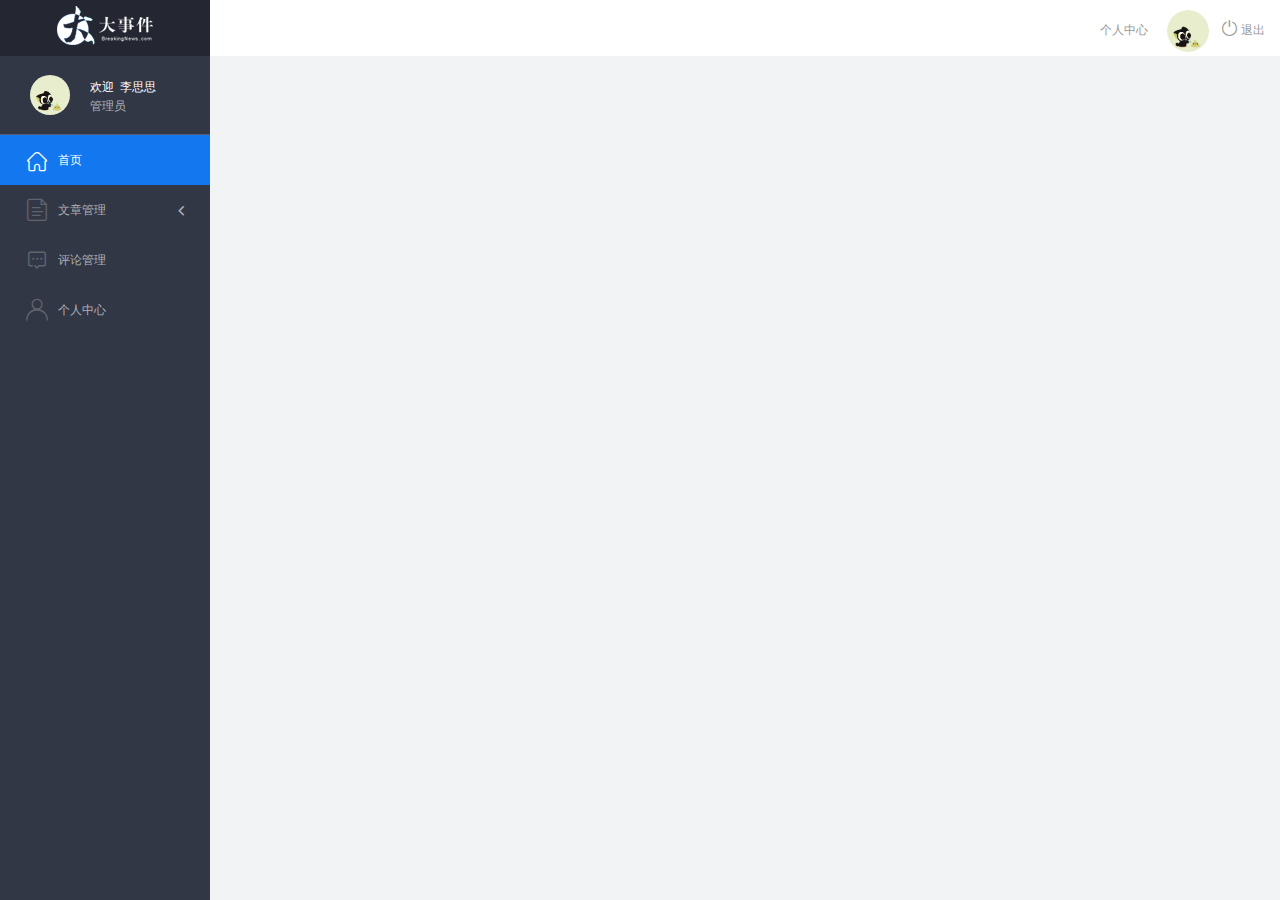
==== BigNews/admin/index.html @ e3c3670e "大事件项目静态资源" ====
<!DOCTYPE html>
<html lang="en">

<head>
    <meta charset="UTF-8">
    <meta name="viewport" content="width=device-width, initial-scale=1.0">
    <meta http-equiv="X-UA-Compatible" content="ie=edge">
    <title>大事件-后台首页</title>
    <link rel="stylesheet" href="./libs/bootstrap/css/bootstrap.min.css">
    <link rel="stylesheet" href="css/reset.css">
    <link rel="stylesheet" href="css/iconfont.css">
    <link rel="stylesheet" href="css/main.css">
    <script src="./libs/jquery-1.12.4.min.js"></script>
    <!-- 导入bootstrap的js文件 -->
    <script src="./libs/bootstrap/js/bootstrap.min.js"></script>
</head>

<body>
    <div class="sider">
        <a href="#" class="logo"><img src="images/logo02.png" alt="logo"></a>
        <div class="user_info">
            <img src="images/2.jpg" alt="person">
            <span>欢迎&nbsp;&nbsp;李思思</span>
            <b>管理员</b>
        </div>
        <!-- 左侧导航栏 -->
        <div class="menu">
            <div class="level01 active"><a href="#" target="main_frame"><i
                        class="iconfont icon-yidiandiantubiao04"></i><span>首页</span></a></div>
            <div class="level01"><a href="#"><i class="iconfont icon-icon-article"></i><span>文章管理</span><b
                        class="iconfont icon-arrowdownl"></b></a></div>
            <ul class="level02">
                <li><a href="#" target="main_frame"><i class="iconfont icon-previewright"></i><span>文章列表</span></a></li>
                <li><a href="#" target="main_frame"><i class="iconfont icon-previewright"></i><span>发表文章</span></a></li>
                <li><a href="#" target="main_frame"><i class="iconfont icon-previewright"></i><span>文章类别管理</span></a>
                </li>
            </ul>

            <div class="level01"><a href="#" target="main_frame"><i
                        class="iconfont icon-comment"></i><span>评论管理</span></a></div>
            <div class="level01" id="user"><a href="#" target="main_frame"><i
                        class="iconfont icon-user"></i><span>个人中心</span></a></div>
        </div>
        <!-- 顶部栏 -->
        <div class="header_bar">
            <div class="user_center_link">
                <a href="./user.html" target="main_frame">个人中心</a>
                <img src="images/2.jpg" alt="person">
                <a href="javascript:void(0)" class="logout"><i class="iconfont icon-tuichu"></i> 退出</a>
            </div>
        </div>
        <!-- 右侧主体内容 -->
        <div class="main" id="main_body">

        </div>
    </div>
</body>
</html>
---- BigNews/admin/css/iconfont.css ----
@font-face {font-family: "iconfont";
  src: url('../fonts/iconfont.eot?t=1558003957214'); /* IE9 */
  src: url('../fonts/iconfont.eot?t=1558003957214#iefix') format('embedded-opentype'), /* IE6-IE8 */
  url('[data-uri]') format('woff2'),
  url('../fonts/iconfont.woff?t=1558003957214') format('woff'),
  url('../fonts/iconfont.ttf?t=1558003957214') format('truetype'), /* chrome, firefox, opera, Safari, Android, iOS 4.2+ */
  url('../fonts/iconfont.svg?t=1558003957214#iconfont') format('svg'); /* iOS 4.1- */
}

.iconfont {
  font-family: "iconfont" !important;
  font-size: 16px;
  font-style: normal;
  -webkit-font-smoothing: antialiased;
  -moz-osx-font-smoothing: grayscale;
}

.icon-yidiandiantubiao04:before {
  content: "\e607";
}

.icon-arrowdownl:before {
  content: "\e6a3";
}

.icon-key:before {
  content: "\e68b";
}

.icon-tuichu:before {
  content: "\e622";
}

.icon-previewright:before {
  content: "\e75c";
}

.icon-system:before {
  content: "\e6a6";
}

.icon-icondate:before {
  content: "\e609";
}

.icon-search:before {
  content: "\e656";
}

.icon-system1:before {
  content: "\e608";
}

.icon-user:before {
  content: "\e645";
}

.icon-comment:before {
  content: "\e60a";
}

.icon-icon-article:before {
  content: "\e601";
}
---- BigNews/admin/css/main.css ----
body{
    font-family:'MicroSoft YaHei';
    background-color: #f2f3f5;
}
.main_wrap{
    position:fixed;
    width:100%;
    height:100%;
    left:0px;
    top:0px;
    background:url('../images/login_bg.jpg'); 
    background-size:100% 100%; 
  }
.header{
    width:1200px;
    overflow: hidden;
    margin:20px auto 0;
}
.heade .logo{
    float: left;
}
.header .copyright{
    float:right;
    font-size:12px;
    color:#fff;
    text-align:right;
    line-height:20px;
    margin-top:10px;
}
.login_form_con{
    position:absolute;
    left:50%;
    top:50%;
    margin-left:-200px;
    margin-top:-155px;
    width:400px;
    height:310px;
    background-color: #edeff0;
}

.login_form{
    position: relative;
}

.login_form .icon-user{
    position:absolute;
    font-size:16px;
    color:#999;
    left:46px;
    top:12px;
}
.login_form .icon-key{
    position:absolute;
    font-size:18px;
    color:#999;
    left:46px;
    top:78px;
}
.login_title{
    height:60px;
    background:url('../images/login_title.png') center center no-repeat #fff;
}
.input_txt,.input_pass,.input_sub{
    display:block;
    width:334px;
    height:37px;
    padding:0px;
    text-indent:40px;
    border:1px solid #ddd;
    margin:27px auto 0;
    outline:none;
}
.input_sub{
    margin-top:40px;
    height:42px;
    background-color: #19b9e7;
    text-indent:0px;
    font-size:18px;
    color:#fff;
    cursor: pointer;
}
.input_sub:hover{
    background-color: #08a0cc;
}

.sider{
    position:fixed;
    left:0;
    top:0;
    bottom:0;
    width:210px;
    background-color: #323745;
}
.sider .logo{
    display:block;
    height:56px;
    background-color: #242732;
    overflow: hidden;
}
.sider .logo img{
    display:block;
    margin:6px auto 0;
}
.user_info{
    height:79px;
    border-bottom:1px solid #5a5e6b;
}

.user_info img{
    float: left;
    width:40px;
    height:40px;
    border-radius:20px;
    margin:19px 0 0 30px;
}
.user_info span{
    float: left;
    width:120px;
    font-size:12px;
    color:#fff;
    margin:23px 0 0 20px;
}
.user_info b{
    float: left;
    width: 120px;
    font-weight:normal;
    font-size:12px;
    color:#adafb5;
    margin:2px 0 0 20px;
}

.menu .level01{
    height:50px;
    line-height:50px;
}
.menu .level01 a{
    display:block;
    height:50px;
    font-size:12px;
    color:#adafb5;
    overflow: hidden;
}
.menu .level01.active a{
    background-color: #1378f0;
    color:#fff;
}
.menu .level01.active i{
    color:#fff;
}

.menu .level01 a:hover{
    background-color: #1378f0;
    color:#fff;
}
.menu .level01 a:hover i{
    color:#fff;
}
.menu .level01 i{
    color:#61646f;
    font-size:22px;
    float: left;
    margin-left:26px;
}
.menu .level01 span{
    float: left;
    margin-left:10px;
}
.menu .level01 b{
    float: right;
    margin-right:20px;
    font-weight:normal;
    transform:rotate(90deg);
    transition:all 500ms ease;
}

.menu .level01 .rotate0{
    transform:rotate(0deg);
}

.menu .level02{
    background: #242732;
    display:none;
}


.menu .level02 li{
    height:40px;
    line-height:40px;
}
.menu .level02 li a{
    display:block;
    height:40px;
    font-size:12px;
    color:#adafb5;
    overflow: hidden;
}

.menu .level02 li a:hover{
    background-color: #1378f0;
    color:#fff;
}

.menu .level02 li i{
    font-size:12px;
    float: left;
    margin-left:60px;
}
.menu .level02 li span{
    font-size:12px;
    float: left;
    margin-left:5px;
}

.menu .level02 .active a{
    color:#ffae00;
}

.header_bar{
    position:fixed;
    left:210px;
    right:0;
    top:0;
    height:56px;
    background-color: #fff;
}

.main{
    position:fixed;
    left:210px;
    top:56px;
    right:0;
    bottom:0;
    background-color: #f2f3f5;
}

.search_form{
    width:218px;
    height:33px;
    border:1px solid #ddd;
    background-color: #f2f3f5;
    border-radius:16px;
    float: left;
    margin:12px 0 0 27px;
}

.search_form input{
    padding:0px;
    margin:0px;
    border:0px;
    float: left;
    background-color: #f2f3f5;
    font-size:12px;
    width:175px;
    height:31px;
    margin-left:12px;
    outline:none;
   
}

.search_form .icon-search{
    line-height:33px;
    cursor: pointer;
    font-size:18px;
    color:#abaebb;
}
.user_center_link{
    float:right;

}
.user_center_link a{
    line-height:56px;
    font-size:12px;
    color:#999;
    margin-right:15px;
}
.user_center_link a:hover{
    color:#ffae00
}

.user_center_link img{
    width:42px;
    height:42px;
    border-radius:32px;
    margin-right:10px;
}

.spannel_list{
    margin-top:20px;
}

.spannel{
	height:100px;
	overflow:hidden;
	text-align:center;
    position:relative;
    background-color: #fff;
    border:1px solid #e7e7e9;
    margin-bottom:20px;
}

.spannel em{
    font-style:normal;
	font-size:50px;
	line-height:50px;
	display:inline-block;
	margin:10px 0 0 20px;
	font-family:'Arial';
	color:#83a2ed;
}

.spannel span{
	font-size:14px;
	display:inline-block;
	color:#83a2ed;
	margin-left:10px;
}

.spannel b{
	position:absolute;
	left:0;
	bottom:0;
	width:100%;
	line-height:24px;
	background:#e5e5e5;
	color:#333;
	font-size:14px;
	font-weight:normal;
}

.scolor01 em,.scolor01 span{
	color:#6ac6e2;
}

.scolor02 em,.scolor02 span{
	color:#5fd9de;
}

.scolor03 em,.scolor03 span{
	color:#58d88e;
}


.gragh_pannel{
    height:350px;
    border:1px solid #e7e7e9;
    background-color: #fff!important; 
    margin-bottom:20px;  
}

.column_pannel{
    margin-bottom:20px;
    height:400px;
    border:1px solid #e7e7e9;
    background-color: #fff!important;   
}

.common_title{
    line-height:42px;
    background-color: #fbfbfb;
    border:1px solid #e7e7e9;
    margin-top:20px;
    text-indent: 15px;
    font-size:14px;
    color:#333;
}

.common_con{
    border:1px solid #e7e7e9;
    border-top:0px;
    background-color: #fff;
    padding-bottom:20px;
    margin-bottom:20px;
}
.opt_btns{
    margin-top:20px;
}

.mp20{
    margin-top:20px;
}

.pagination{   
   margin:0;
}

.article_form{
    margin-top:20px;
}

.form-group{
    margin-bottom:25px;
}

.form-group label{
    font-weight:normal;
    color:#666;
}

.icon-icondate{
    line-height:16px;
}

.user_pic{
    width:100px;
    height:100px;
    margin-bottom:10px;
}

.article_cover{
    width:200px;
    height:200px;
    margin-bottom:10px;
}
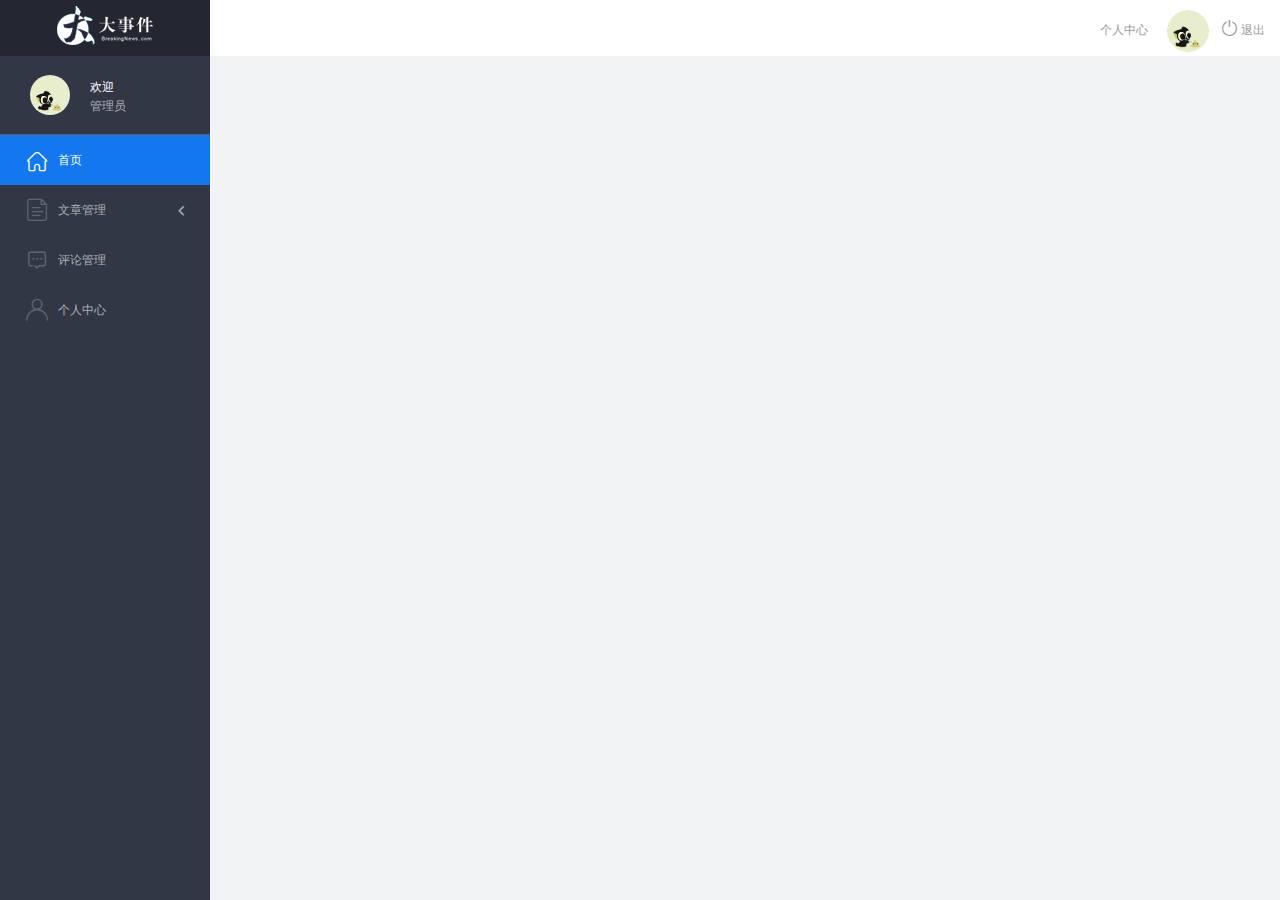
==== commit c6df5684: "第二次" ====
--- a/BigNews/admin/index.html
+++ b/BigNews/admin/index.html
@@ -20,7 +20,7 @@
         <a href="#" class="logo"><img src="images/logo02.png" alt="logo"></a>
         <div class="user_info">
             <img src="images/2.jpg" alt="person">
-            <span>欢迎&nbsp;&nbsp;李思思</span>
+            <span>欢迎 <strong></strong></span>
             <b>管理员</b>
         </div>
         <!-- 左侧导航栏 -->
@@ -54,5 +54,7 @@
 
         </div>
     </div>
+    <!-- 引入index.js文件 -->
+    <script src="./js/index.js"></script>
 </body>
 </html>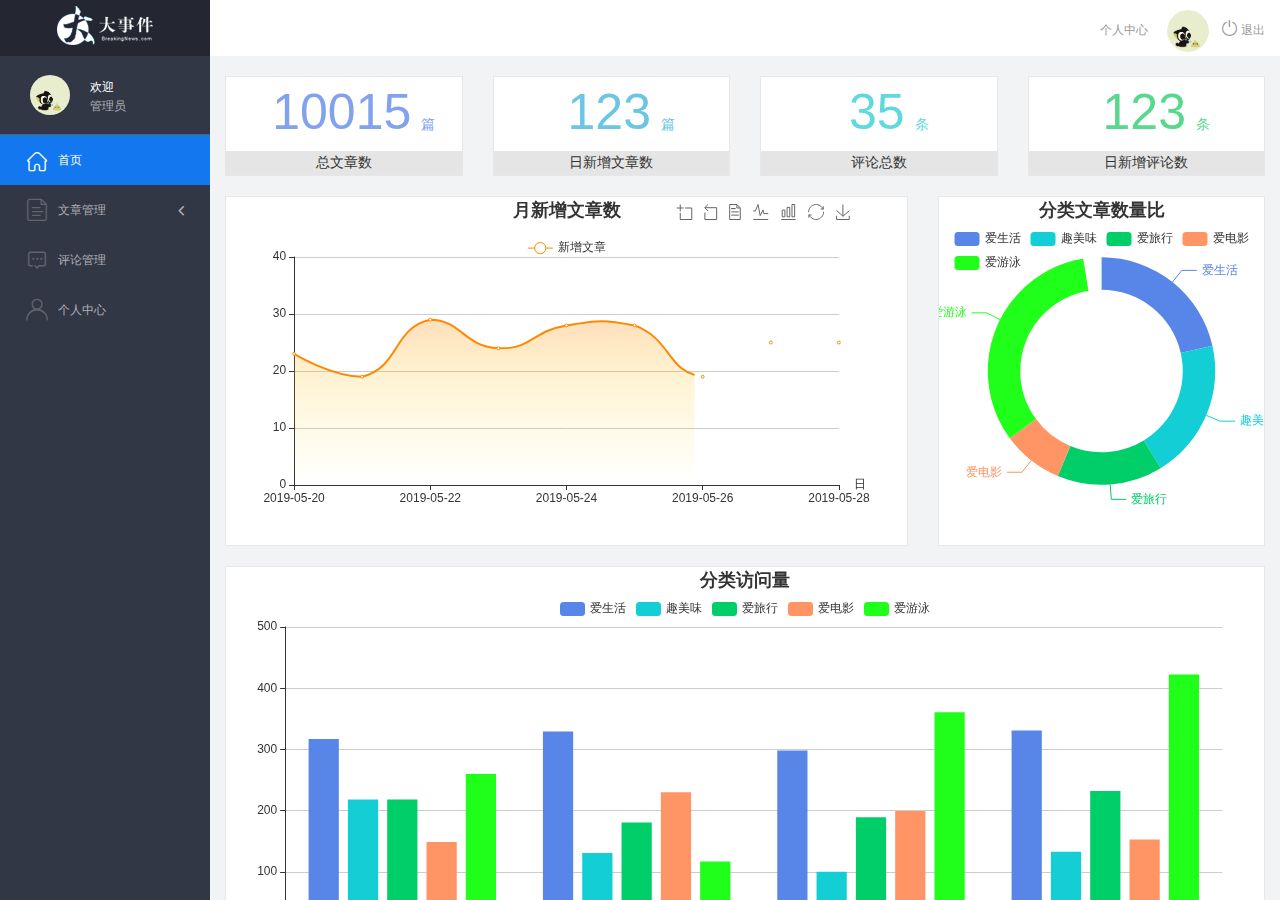
==== commit 67b2ebe9: "大事件主页提交" ====
--- a/BigNews/admin/index.html
+++ b/BigNews/admin/index.html
@@ -11,8 +11,12 @@
     <link rel="stylesheet" href="css/iconfont.css">
     <link rel="stylesheet" href="css/main.css">
     <script src="./libs/jquery-1.12.4.min.js"></script>
-    <!-- 导入bootstrap的js文件 -->
+    <!-- 导入bootstrapjs文件 -->
     <script src="./libs/bootstrap/js/bootstrap.min.js"></script>
+    <!-- 引入路径文件 -->
+    <script src="./js/http.js"></script>
+    <!-- 引入index.js文件 -->
+    <script src="./js/index.js"></script>
 </head>
 
 <body>
@@ -25,36 +29,42 @@
         </div>
         <!-- 左侧导航栏 -->
         <div class="menu">
-            <div class="level01 active"><a href="#" target="main_frame"><i
+            <div class="level01 active"><a href="main_count.html" target="main_frame"><i
                         class="iconfont icon-yidiandiantubiao04"></i><span>首页</span></a></div>
             <div class="level01"><a href="#"><i class="iconfont icon-icon-article"></i><span>文章管理</span><b
                         class="iconfont icon-arrowdownl"></b></a></div>
             <ul class="level02">
-                <li><a href="#" target="main_frame"><i class="iconfont icon-previewright"></i><span>文章列表</span></a></li>
-                <li><a href="#" target="main_frame"><i class="iconfont icon-previewright"></i><span>发表文章</span></a></li>
-                <li><a href="#" target="main_frame"><i class="iconfont icon-previewright"></i><span>文章类别管理</span></a>
+                <li><a href="article_list.html" target="main_frame"><i
+                            class="iconfont icon-previewright"></i><span>文章列表</span></a></li>
+                <li><a href="article_release.html" target="main_frame"><i
+                            class="iconfont icon-previewright"></i><span>发表文章</span></a></li>
+                <li><a href="article_category.html" target="main_frame"><i
+                            class="iconfont icon-previewright"></i><span>文章类别管理</span></a>
                 </li>
             </ul>
 
-            <div class="level01"><a href="#" target="main_frame"><i
+            <div class="level01"><a href="comment_list.html" target="main_frame"><i
                         class="iconfont icon-comment"></i><span>评论管理</span></a></div>
-            <div class="level01" id="user"><a href="#" target="main_frame"><i
+            <div class="level01" id="user"><a href="user.html" target="main_frame"><i
                         class="iconfont icon-user"></i><span>个人中心</span></a></div>
         </div>
         <!-- 顶部栏 -->
         <div class="header_bar">
             <div class="user_center_link">
-                <a href="./user.html" target="main_frame">个人中心</a>
+                <!-- 点击行内式点击事件 -->
+                <a href="./user.html" onclick="$('#user').trigger('click')" target="main_frame" >个人中心</a>
                 <img src="images/2.jpg" alt="person">
                 <a href="javascript:void(0)" class="logout"><i class="iconfont icon-tuichu"></i> 退出</a>
             </div>
         </div>
         <!-- 右侧主体内容 -->
         <div class="main" id="main_body">
-
+            <!-- 右侧添加iframe,默认src指向另一个首页main_count.html,这里是图表页面-->
+            <iframe name="main_frame" src="main_count.html" frameborder="0" width="100%" height="100%"></iframe>
         </div>
     </div>
-    <!-- 引入index.js文件 -->
-    <script src="./js/index.js"></script>
+
+
 </body>
+
 </html>